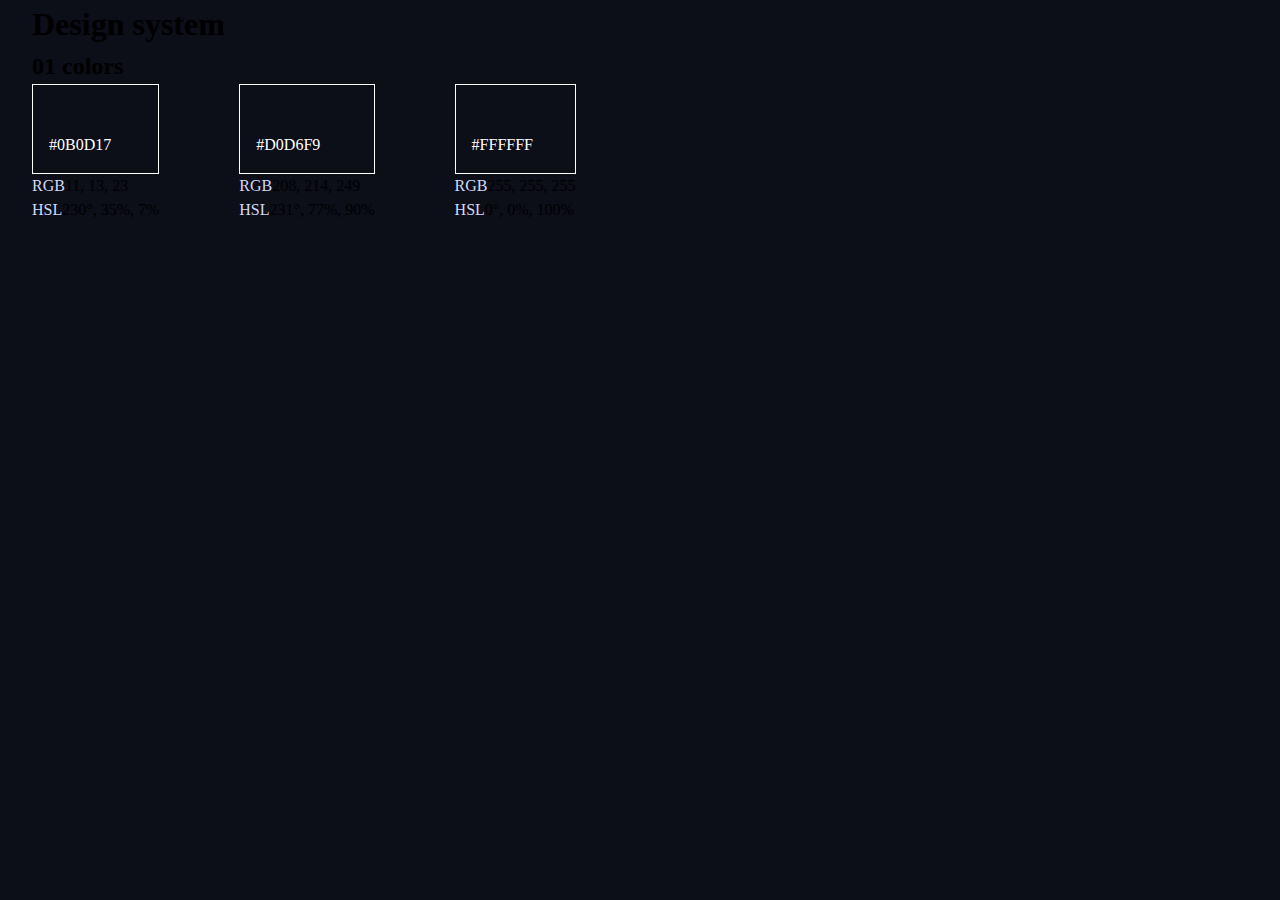
==== design-system.html @ a36bcfe3 "Se empezó a trabajar el archivo index.css" ====
<!DOCTYPE html>
<html lang="en">
<head>
    <meta charset="UTF-8">
    <meta http-equiv="X-UA-Compatible" content="IE=edge">
    <meta name="viewport" content="width=device-width, initial-scale=1.0">
    <title>Design system</title>

    <!-- Google fonts -->
    <link rel="preconnect" href="https://fonts.googleapis.com">
    <link rel="preconnect" href="https://fonts.gstatic.com" crossorigin>
    <link href="https://fonts.googleapis.com/css2?family=Barlow+Condensed:wght@400;700&family=Bellefair&family=Barlow:wght@400;700&display=swap" rel="stylesheet">
    
    <!-- Mi hoja de estilos -->
    <link rel="stylesheet" href="index.css">
    
</head>
<body class="bg-dark">

<div class="container">

    <h1>Design system</h1>
    
    <section id="colors">
        <h2><span>01</span> colors</h2>
        
        <div class="flex" style="--gap:5rem">
            <div>
                <div class="bg-dark text-white" style="padding: 3rem 1rem 1rem; border: 1px solid white">
                    #0B0D17
                </div>
                <p><span class="text-accent">RGB</span>11, 13, 23</p>
                <p><span class="text-accent">HSL</span>230°, 35%, 7%</p>
            </div>
            <div>
                <div class="bg-dark text-white" style="padding: 3rem 1rem 1rem; border: 1px solid white">
                    #D0D6F9
                </div>
                <p><span class="text-accent">RGB</span>208, 214, 249</p>
                <p><span class="text-accent">HSL</span>231°, 77%, 90%</p>
            </div>
            <div>
                <div class="bg-dark text-white" style="padding: 3rem 1rem 1rem; border: 1px solid white">
                    #FFFFFF
                </div>
                <p><span class="text-accent">RGB</span>255, 255, 255</p>
                <p><span class="text-accent">HSL</span>0°, 0%, 100%</p>
            </div>
        </div>

    </section>

</div>

<script src="index.pack.js"></script>
</body> 
</html>
---- index.css ----
/* ------------------------- */
/* --- Custom properties --- */
/* ------------------------- */

:root {
    /* colors */
    --clr-dark: 230 35% 7%;
    --clr-light: 231 77% 90%;
    --clr-white: 0 0% 100%;

    /* font-sizes */
    --fs-900: 9.375rem;
    --fs-800: 6.25rem;
    --fs-700: 3.5rem;
    --fs-600: 2rem;
    --fs-500: 1.75rem;
    --fs-400: 1.125rem;
    --fs-300: 1rem;
    --fs-200: 0.875rem;

    /* font-families */
    --ff-serif: "Bellefair", serif;
    --ff-sans-cond: "Barlow Condensed", sans-serif;
    --ff-sans-normal: "Barlow", sans-serif;
}



/* --------------------- */
/* --- Reset Classes --- */
/* --------------------- */

/* Box sizing rules */
*,
*::before,
*::after {
  box-sizing: border-box;
}

/* Remove default margin */
body,
h1,
h2,
h3,
h4,
p,
figure,
blockquote,
dl,
dd {
  margin: 0;
}

/* Remove list styles on ul, ol elements with a list role, which suggests default styling will be removed */
ul[role='list'],
ol[role='list'] {
  list-style: none;
}

/* Set core root defaults */
html:focus-within {
  scroll-behavior: smooth;
}

/* Set core body defaults */
body {
  min-height: 100vh;
  text-rendering: optimizeSpeed;
  line-height: 1.5;
}

/* A elements that don't have a class get default styles */
a:not([class]) {
  text-decoration-skip-ink: auto;
}

/* Make images easier to work with */
img,
picture {
  max-width: 100%;
  display: block;
}

/* Inherit fonts for inputs and buttons */
input,
button,
textarea,
select {
  font: inherit;
}

/* Remove all animations, transitions and smooth scroll for people that prefer not to see them */
@media (prefers-reduced-motion: reduce) {
  html:focus-within {
   scroll-behavior: auto;
  }
  
  *,
  *::before,
  *::after {
    animation-duration: 0.01ms !important;
    animation-iteration-count: 1 !important;
    transition-duration: 0.01ms !important;
    scroll-behavior: auto !important;
  }
}



/* ----------------------- */
/* --- Utility Classes --- */
/* ----------------------- */

.flex {
    display: flex;
    gap: var(--gap, 1rem);
}

.grid {
    display: grid;
    gap: var(--gap, 1rem);
}

.container {
    padding-inline: 2em;
    margin-inline: auto;
    max-width: 80rem;
}



/* -------------- */
/* --- Colors --- */
/* -------------- */

.bg-dark {background-color: hsl( var(--clr-dark) );}
.bg-accent {background-color: hsl( var(--clr-light) );}
.bg-white {background-color: hsl( var(--clr-white) );}

.text-dark {color: hsl( var(--clr-dark) );}
.text-accent {color: hsl( var(--clr-light) );}
.text-white {color: hsl( var(--clr-white) );}



/* ------------------ */
/* --- typography --- */
/* ------------------ */

.ff-serif { font-family: var(--ff-serif); } 
.ff-sans-cond { font-family: var(--ff-sans-cond); } 
.ff-sans-normal { font-family: var(--ff-sans-normal); } 

.letter-spacing-1 { letter-spacing: 4.75px; } 
.letter-spacing-2 { letter-spacing: 2.7px; } 
.letter-spacing-3 { letter-spacing: 2.35px; } 

.uppercase { text-transform: uppercase; }

.fs-900 { font-size: var(--fs-900); }
.fs-800 { font-size: var(--fs-800); }
.fs-700 { font-size: var(--fs-700); }
.fs-600 { font-size: var(--fs-600); }
.fs-500 { font-size: var(--fs-500); }
.fs-400 { font-size: var(--fs-400); }
.fs-300 { font-size: var(--fs-300); }
.fs-200 { font-size: var(--fs-200); }

.fs-900,
.fs-800,
.fs-700,
.fs-600 {
    line-height: 1.1;
}
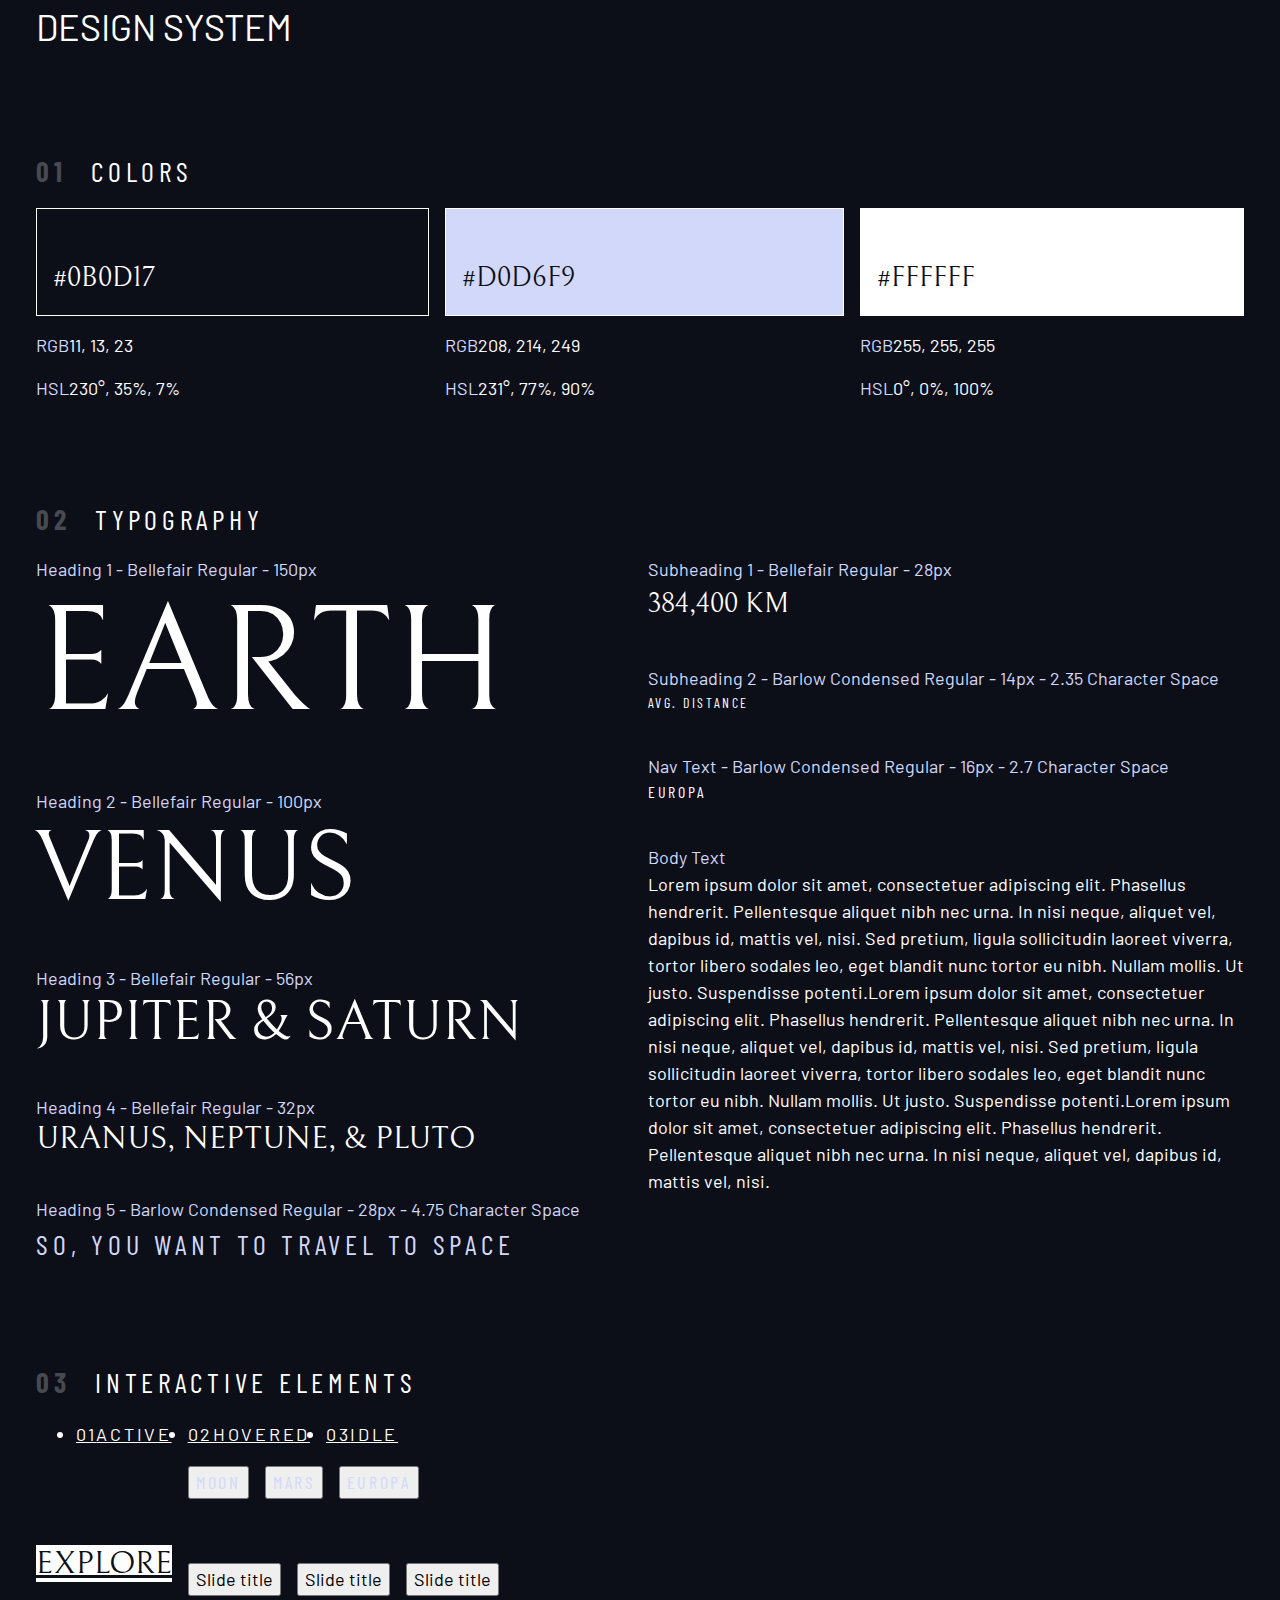
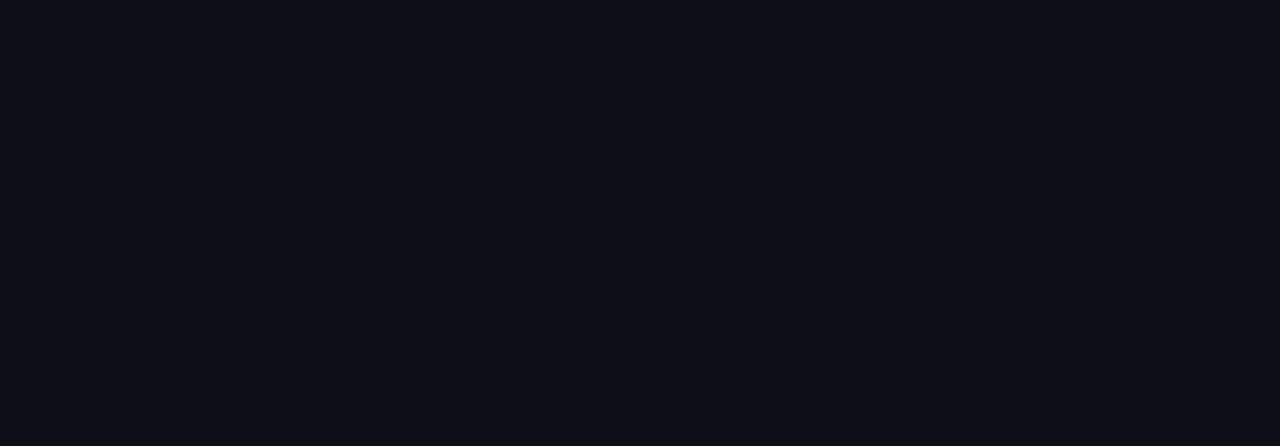
==== commit 8d039eb8: "Se avanzó hasta lección 10" ====
--- a/design-system.html
+++ b/design-system.html
@@ -15,32 +15,32 @@
     <link rel="stylesheet" href="index.css">
     
 </head>
-<body class="bg-dark">
+<body>
 
 <div class="container">
 
-    <h1>Design system</h1>
+    <h1 class="uppercase">Design system</h1>
     
-    <section id="colors">
-        <h2><span>01</span> colors</h2>
+    <section id="colors" class="childs-m-top">
+        <h2 class="numbered-title"><span>01</span> colors</h2>
         
-        <div class="flex" style="--gap:5rem">
-            <div>
-                <div class="bg-dark text-white" style="padding: 3rem 1rem 1rem; border: 1px solid white">
+        <div class="flex">
+            <div class="childs-m-top grow">
+                <div class="bg-dark text-white ff-serif fs-500 colors-section-show">
                     #0B0D17
                 </div>
                 <p><span class="text-accent">RGB</span>11, 13, 23</p>
                 <p><span class="text-accent">HSL</span>230°, 35%, 7%</p>
             </div>
-            <div>
-                <div class="bg-dark text-white" style="padding: 3rem 1rem 1rem; border: 1px solid white">
+            <div class="childs-m-top grow">
+                <div class="bg-accent text-dark ff-serif fs-500 colors-section-show">
                     #D0D6F9
                 </div>
                 <p><span class="text-accent">RGB</span>208, 214, 249</p>
                 <p><span class="text-accent">HSL</span>231°, 77%, 90%</p>
             </div>
-            <div>
-                <div class="bg-dark text-white" style="padding: 3rem 1rem 1rem; border: 1px solid white">
+            <div class="childs-m-top grow">
+                <div class="bg-white text-dark ff-serif fs-500 colors-section-show">
                     #FFFFFF
                 </div>
                 <p><span class="text-accent">RGB</span>255, 255, 255</p>
@@ -50,6 +50,95 @@
 
     </section>
 
+    <section class="childs-m-top" id="typography">
+        <h2 class="numbered-title"><span>02 </span>Typography</h2>
+        <div class="flex">
+            <div class="childs-m-top" style="flex-basis: 100%; --childs-m-top-space: 2.5rem;">
+                <div> 
+                    <p class="text-accent">Heading 1 - Bellefair Regular - 150px</p>
+                    <p class="fs-900 ff-serif uppercase">Earth</p> 
+                </div>
+                <div> 
+                    <p class="text-accent">Heading 2 - Bellefair Regular - 100px</p>
+                    <p class="fs-800 ff-serif uppercase">Venus</p>
+                </div>
+                <div> 
+                    <p class="text-accent">Heading 3 - Bellefair Regular - 56px</p>
+                    <p class="fs-700 ff-serif uppercase">Jupiter & Saturn</p>
+                </div>
+                <div> 
+                    <p class="text-accent">Heading 4 - Bellefair Regular - 32px</p>
+                    <p class="fs-600 ff-serif uppercase">Uranus, Neptune, & Pluto</p>
+                </div> 
+                <div> 
+                    <p class="text-accent">Heading 5 - Barlow Condensed Regular - 28px - 4.75 Character Space</p>
+                    <p class="text-accent fs-500 ff-sans-cond uppercase letter-spacing-1">So, you want to travel to space</p>
+                </div>
+            
+            </div>
+            
+            <div class="childs-m-top" style="flex-basis: 100%; --childs-m-top-space: 2.5rem;">
+                <div> 
+                    <p class="text-accent">Subheading 1 - Bellefair Regular - 28px</p>
+                    <p class="fs-500 ff-serif uppercase">384,400 km</p>
+                </div>
+                <div> 
+                    <p class="text-accent">Subheading 2 - Barlow Condensed Regular - 14px - 2.35 Character Space</p>
+                    <p class="fs-200 uppercase ff-sans-cond letter-spacing-3">Avg. Distance</p>
+                </div>
+                <div> 
+                    <p class="text-accent">Nav Text - Barlow Condensed Regular - 16px - 2.7 Character Space</p>
+                    <p class="fs-300 uppercase ff-sans-cond letter-spacing-2">Europa</p>
+                </div>
+                <div> 
+                    <p class="text-accent">Body Text</p>
+                    <p>Lorem ipsum dolor sit amet, consectetuer adipiscing elit. Phasellus hendrerit. Pellentesque aliquet nibh nec urna. In nisi neque, aliquet vel, dapibus id, mattis vel, nisi. Sed pretium, ligula sollicitudin laoreet viverra, tortor libero sodales leo, eget blandit nunc tortor eu nibh. Nullam mollis. Ut justo. Suspendisse potenti.Lorem ipsum dolor sit amet, consectetuer adipiscing elit. Phasellus hendrerit. Pellentesque aliquet nibh nec urna. In nisi neque, aliquet vel, dapibus id, mattis vel, nisi. Sed pretium, ligula sollicitudin laoreet viverra, tortor libero sodales leo, eget blandit nunc tortor eu nibh. Nullam mollis. Ut justo. Suspendisse potenti.Lorem ipsum dolor sit amet, consectetuer adipiscing elit. Phasellus hendrerit. Pellentesque aliquet nibh nec urna. In nisi neque, aliquet vel, dapibus id, mattis vel, nisi. </p>
+                </div> 
+            </div>
+        </div>
+    </section>
+
+    <section class="childs-m-top" id="interactive-elements">
+        <h2 class="numbered-title"><span>03</span> Interactive elements</h2>
+        
+        <!-- navigation -->
+        <div>
+            <nav>
+                <ul class="primary-navigation underline-indicators flex">
+                    <li class="active"><a class="uppercase text-white letter-spacing-2" href="#"><span>01</span>Active</a>
+                    <li><a class="uppercase text-white letter-spacing-2" href="#"><span>02</span>Hovered</a>
+                    <li><a class="uppercase text-white letter-spacing-2" href="#"><span>03</span>Idle</a>
+                </ul>
+            </nav>
+        </div>
+        
+        <div class="flex">
+            <div style="margin-top: 5rem">
+                <!-- explore button -->
+                <a href="#" class="large-button uppercase ff-serif fs-600 text-dark bg-white">Explore</a>
+            </div>
+            
+            <div class="childs-m-top" style="margin-bottom: 50vh; --childs-m-top-space: 4rem">
+                <!-- Tabs -->
+                <div class="tab-list underline-indicators flex">
+                    <button aria-selected="true" class="uppercase ff-sans-cond text-accent letter-spacing-2">Moon</button>
+                    <button aria-selected="false" class="uppercase ff-sans-cond text-accent letter-spacing-2">Mars</button>
+                    <button aria-selected="false" class="uppercase ff-sans-cond text-accent letter-spacing-2">Europa</button>
+                </div>
+                
+                <!-- Dots -->
+                <div class="dot-indicators flex">
+                    <button aria-selected="true"><span class="sr-only">Slide title</span></button>
+                    <button aria-selected="false"><span class="sr-only">Slide title</span></button>
+                    <button aria-selected="false"><span class="sr-only">Slide title</span></button>
+                </div>
+                
+                <!-- Numbers -->
+            </div>
+        </div>
+        
+    </section>
+
 </div>
 
 <script src="index.pack.js"></script>
--- a/index.css
+++ b/index.css
@@ -43,6 +43,8 @@
 h2,
 h3,
 h4,
+h5,
+h6,
 p,
 figure,
 blockquote,
@@ -66,7 +68,8 @@
 body {
   min-height: 100vh;
   text-rendering: optimizeSpeed;
-  line-height: 1.5;
+  background-color: hsl( var(--clr-dark) );
+  color: hsl( var(--clr-white) );
 }
 
 /* A elements that don't have a class get default styles */
@@ -117,14 +120,39 @@
 }
 
 .grid {
-    display: grid;
-    gap: var(--gap, 1rem);
+  display: grid;
+  gap: var(--gap, 1rem);
+}
+
+.grow {
+  flex-grow: var(--grow, 1);
+}
+
+.d-block {
+  display: block;
+}
+
+.childs-m-top > *:where(:not(:first-child)) {
+  margin-top: var(--childs-m-top-space, 1rem);
+}
+
+.childs-m-top--space-small {
+  --childs-m-top-space: .75rem;
 }
 
 .container {
     padding-inline: 2em;
     margin-inline: auto;
     max-width: 80rem;
+}
+
+.container > section {
+  margin-top: 6rem;
+}
+
+.colors-section-show {
+  padding: 3rem 1rem 1rem;
+  border: 1px solid white;
 }
 
 
@@ -171,4 +199,33 @@
 .fs-700,
 .fs-600 {
     line-height: 1.1;
+}
+
+
+
+/* Tipografía por etiqueta */
+body {
+  line-height: 1.5;
+  font-family: var(--ff-sans-normal);
+  font-size: var(--fs-400);
+}
+
+h1, h2, h3, h4, h5, h6, p {
+  font-weight: 400;
+}
+
+
+
+/* Tipografía por utility class */
+.numbered-title {
+  font-family: var(--ff-sans-cond);
+  font-size: var(--fs-500);
+  text-transform: uppercase;
+  letter-spacing: 4.72px; 
+}
+
+.numbered-title > span {
+  margin-right: .5em;
+  font-weight: 700;
+  color: hsl( var(--clr-white) / .25);
 }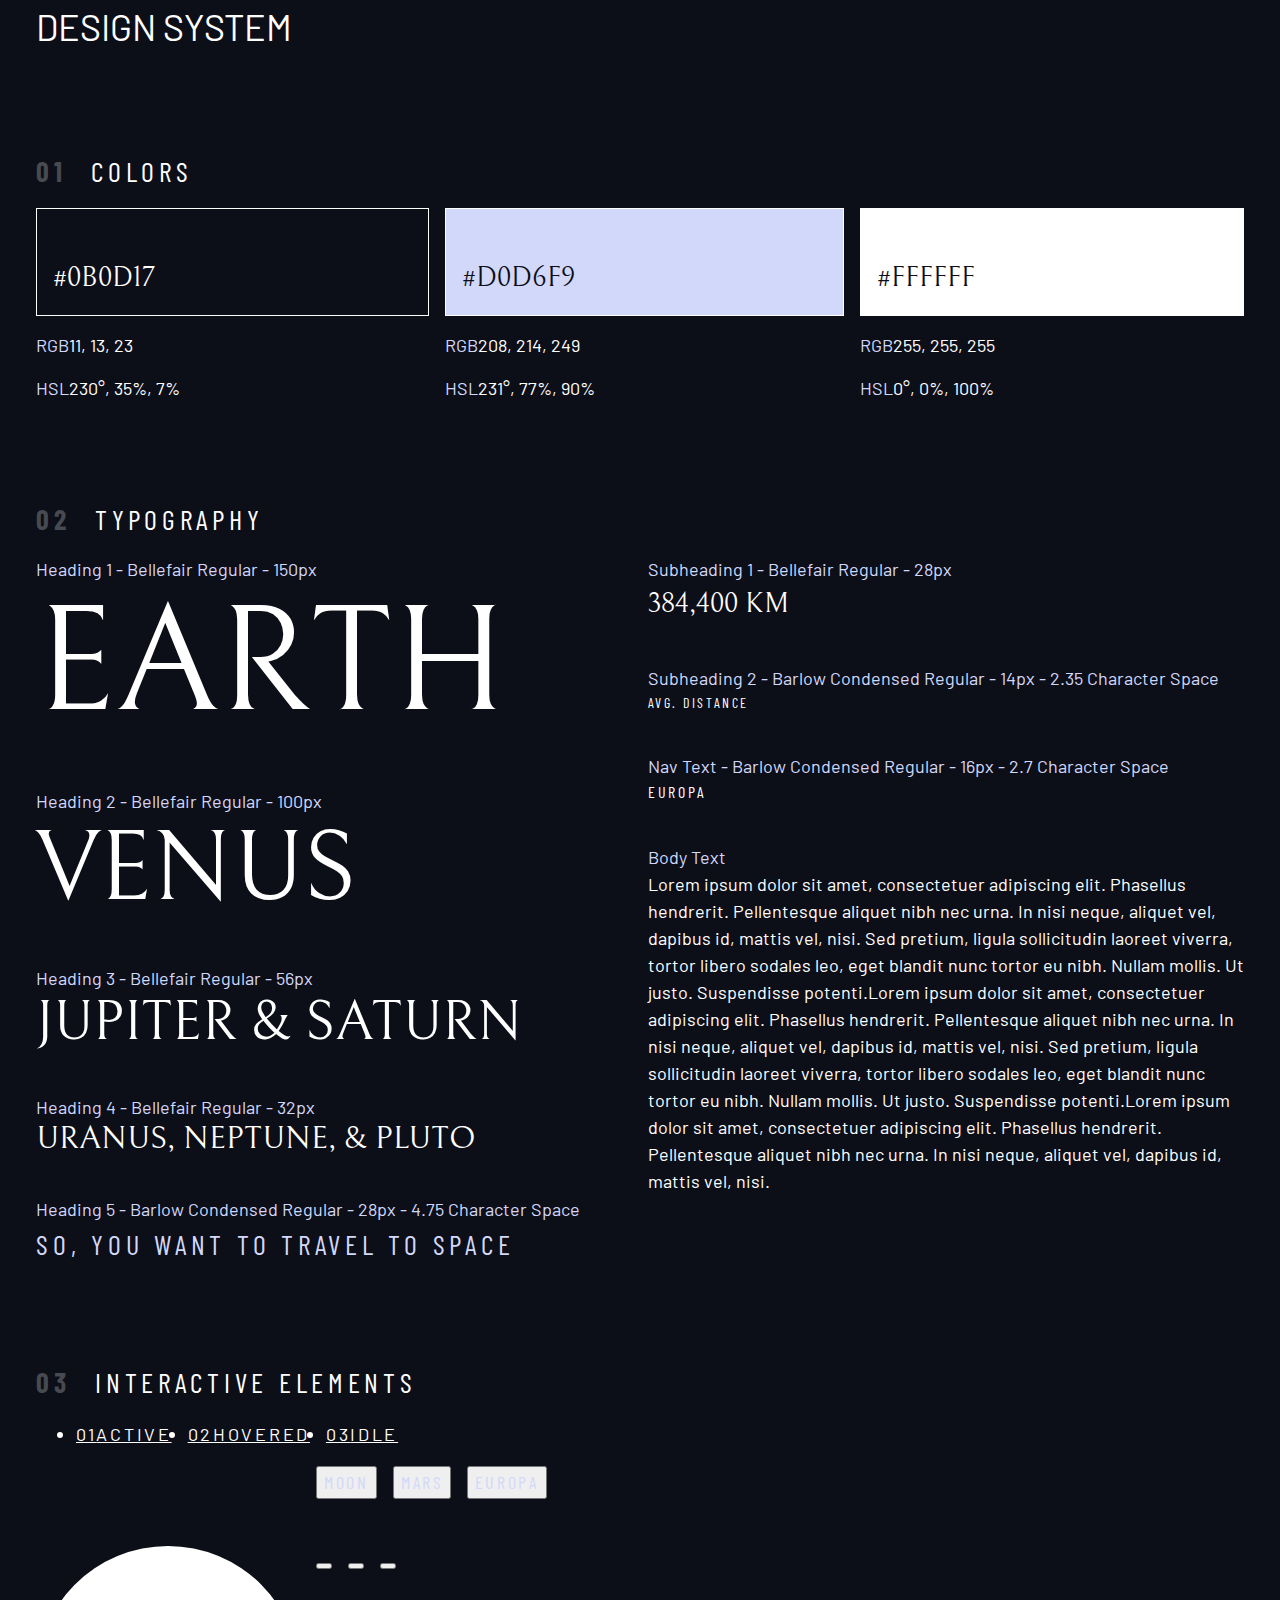
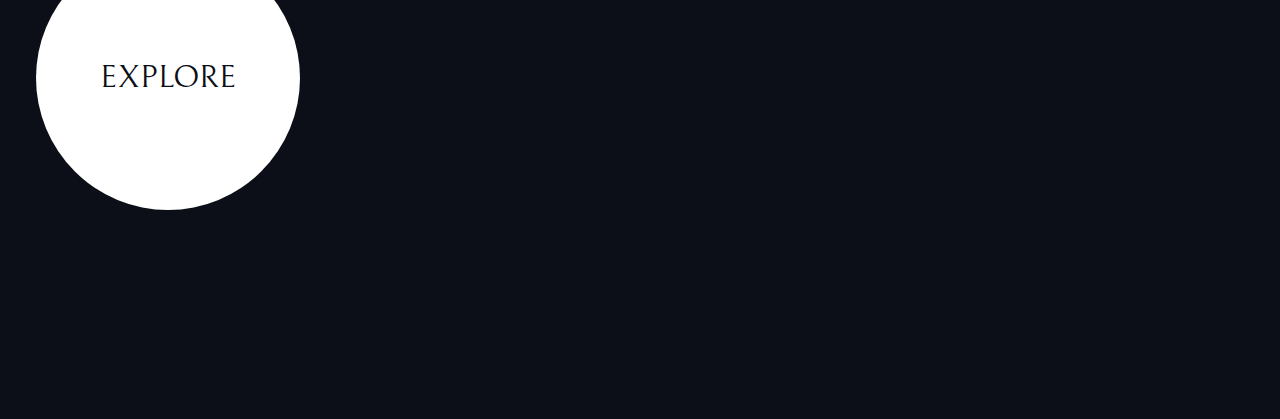
==== commit 5dbcf98d: "Lección 12" ====
--- a/design-system.html
+++ b/design-system.html
@@ -113,7 +113,7 @@
         </div>
         
         <div class="flex">
-            <div style="margin-top: 5rem">
+            <div style="margin-top: 5rem;">
                 <!-- explore button -->
                 <a href="#" class="large-button uppercase ff-serif fs-600 text-dark bg-white">Explore</a>
             </div>
--- a/index.css
+++ b/index.css
@@ -155,6 +155,18 @@
   border: 1px solid white;
 }
 
+.sr-only {
+  position: absolute; 
+  width: 1px;
+  height: 1px;
+  padding: 0;
+  margin: -1px; 
+  overflow: hidden;
+  clip: rect(0, 0, 0, 0);
+  white-space: nowrap; /* added line */
+  border: 0;
+}
+
 
 
 /* -------------- */
@@ -228,4 +240,38 @@
   margin-right: .5em;
   font-weight: 700;
   color: hsl( var(--clr-white) / .25);
+}
+
+/* ------------------ */
+/* --- Components --- */
+/* ------------------ */
+
+.large-button {
+  font-size: 2rem;
+  position: relative;
+  z-index: 1;
+  display: inline-grid;
+  place-items: center;
+  padding: 0 2em;
+  border-radius: 50%;
+  aspect-ratio: 1;
+  text-decoration: none;
+}
+
+.large-button::after {
+  content: '';
+  position: absolute;
+  z-index: -1;
+  width: 100%;
+  height: 100%;
+  background: hsl( var(--clr-white) / .1);
+  border-radius: 50%;
+  opacity: 0;
+  transition: opacity 500ms linear, transform 750ms ease-in-out;
+}
+
+.large-button:hover::after,
+.large-button:focus::after {
+  opacity: 1;
+  transform: scale(1.5);
 }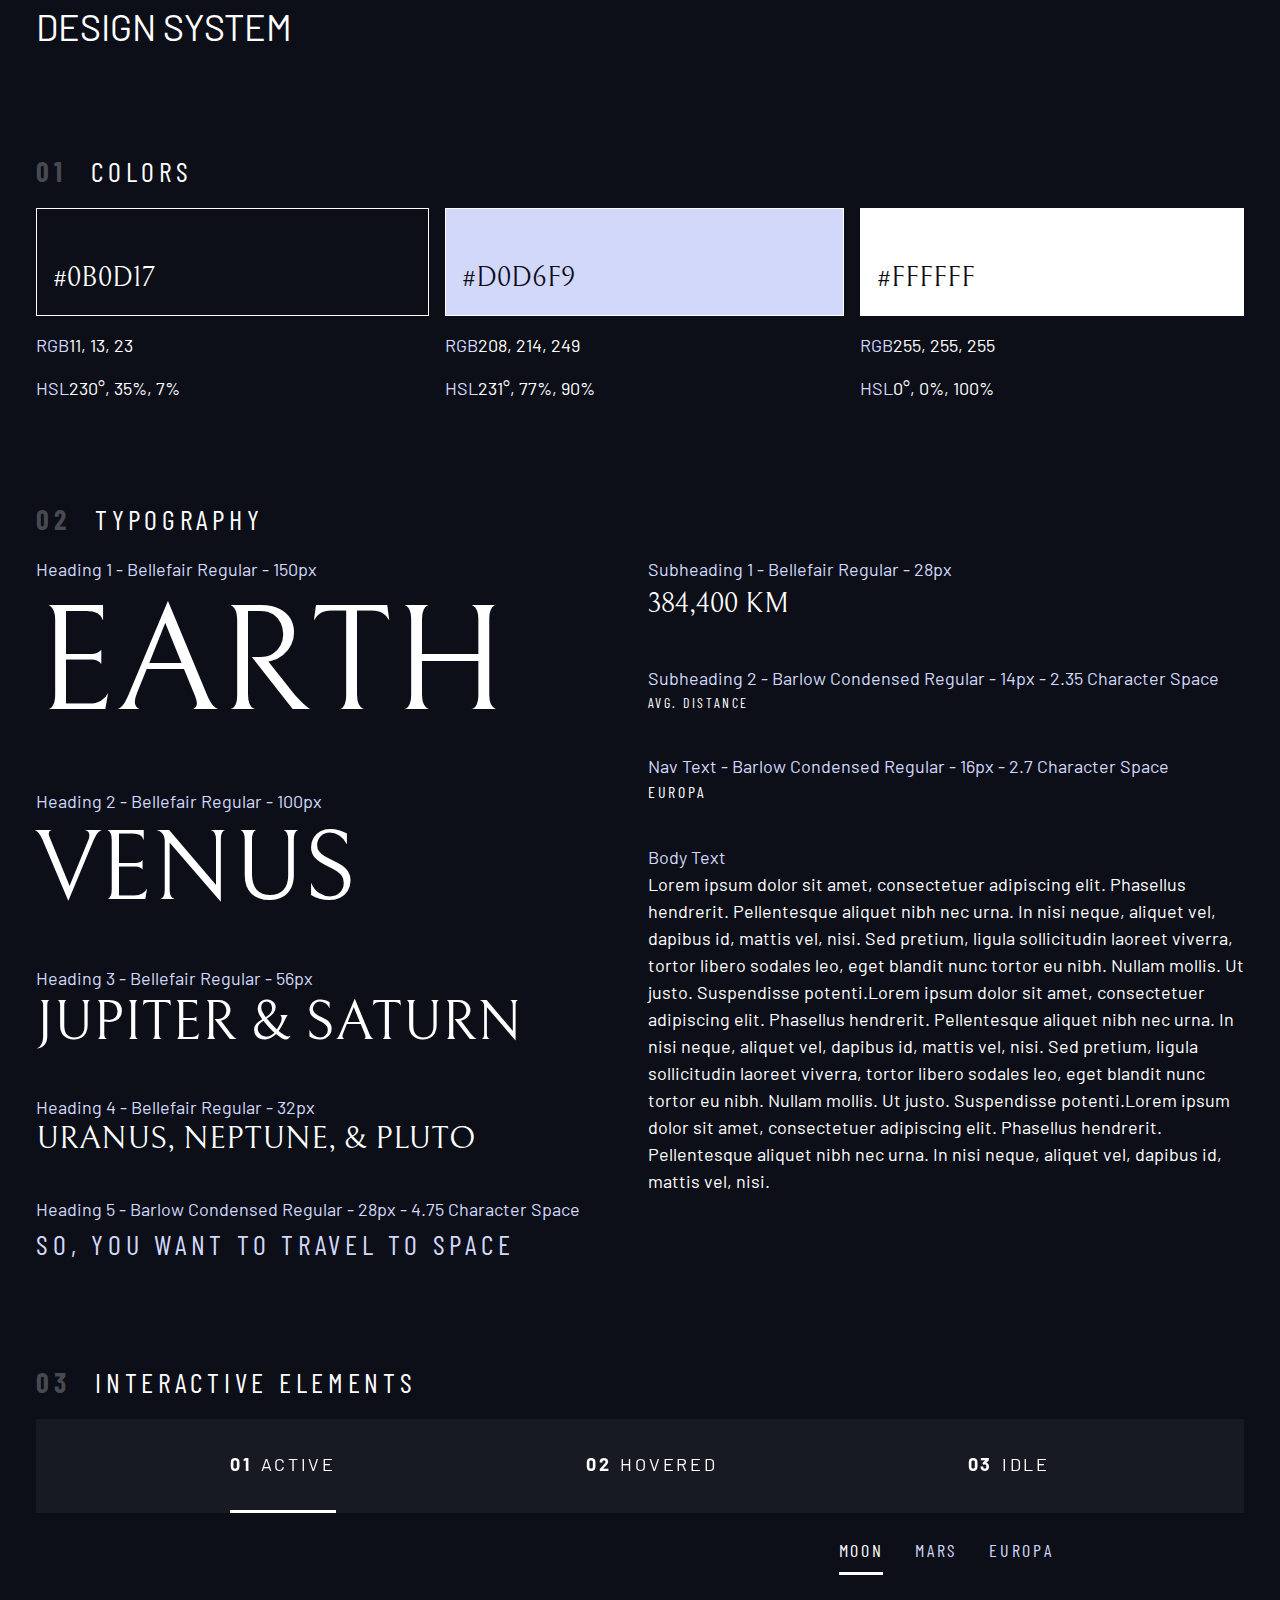
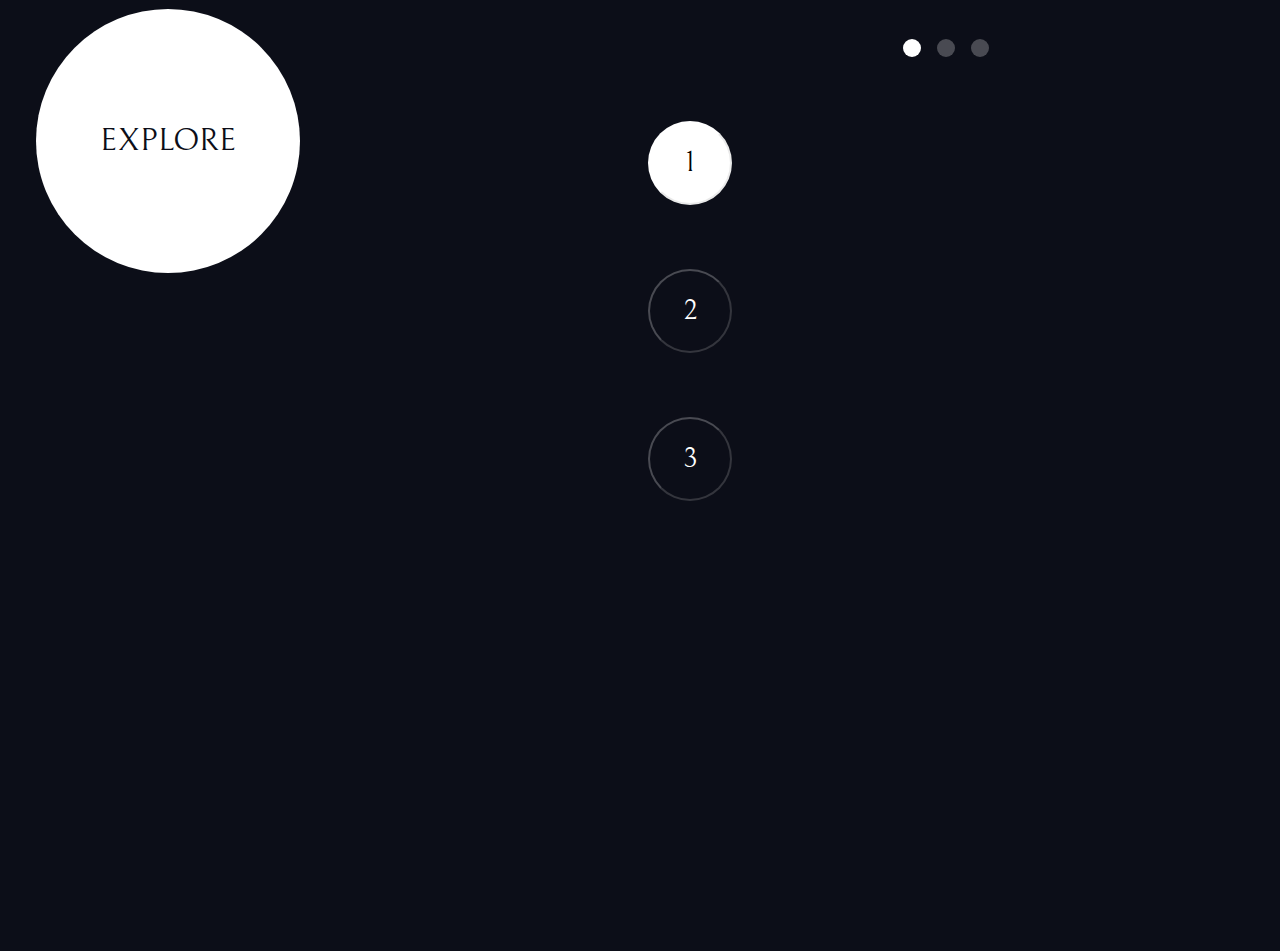
==== commit ff69ceec: "Se avanzó, casi se termina designe.html" ====
--- a/design-system.html
+++ b/design-system.html
@@ -99,12 +99,13 @@
     </section>
 
     <section class="childs-m-top" id="interactive-elements">
+        <!-- Elemento bloque 1: título -->
         <h2 class="numbered-title"><span>03</span> Interactive elements</h2>
         
-        <!-- navigation -->
+        <!-- Elemento bloque 2: Navegación -->
         <div>
             <nav>
-                <ul class="primary-navigation underline-indicators flex">
+                <ul class="primary-navigation underline-indicators flex" style="justify-content: space-evenly;">
                     <li class="active"><a class="uppercase text-white letter-spacing-2" href="#"><span>01</span>Active</a>
                     <li><a class="uppercase text-white letter-spacing-2" href="#"><span>02</span>Hovered</a>
                     <li><a class="uppercase text-white letter-spacing-2" href="#"><span>03</span>Idle</a>
@@ -112,28 +113,36 @@
             </nav>
         </div>
         
+        <!-- Elemento bloque 3 --> 
         <div class="flex">
-            <div style="margin-top: 5rem;">
+            <!-- Elemento inline-bloque 3.1: botón "Explore" --> 
+            <div style="margin-top: 5rem; flex-basis: 100%">
                 <!-- explore button -->
                 <a href="#" class="large-button uppercase ff-serif fs-600 text-dark bg-white">Explore</a>
             </div>
             
-            <div class="childs-m-top" style="margin-bottom: 50vh; --childs-m-top-space: 4rem">
-                <!-- Tabs -->
-                <div class="tab-list underline-indicators flex">
+            <!-- Elemento inline-bloque 3.2: Tabs, Dots y Numbers --> 
+            <div class="childs-m-top" style="margin-bottom: 50vh; --childs-m-top-space: 4rem; flex-basis: 100%">
+                <!-- Elemento inline-bloque 3.2.1: Tabs -->
+                <div class="gap-tab-list underline-indicators flex" style="justify-content: center;">
                     <button aria-selected="true" class="uppercase ff-sans-cond text-accent letter-spacing-2">Moon</button>
                     <button aria-selected="false" class="uppercase ff-sans-cond text-accent letter-spacing-2">Mars</button>
                     <button aria-selected="false" class="uppercase ff-sans-cond text-accent letter-spacing-2">Europa</button>
                 </div>
                 
-                <!-- Dots -->
-                <div class="dot-indicators flex">
+                <!-- Elemento inline-bloque 3.2.2: Dots -->
+                <div class="dot-indicators flex" style="justify-content: center;">
                     <button aria-selected="true"><span class="sr-only">Slide title</span></button>
                     <button aria-selected="false"><span class="sr-only">Slide title</span></button>
                     <button aria-selected="false"><span class="sr-only">Slide title</span></button>
                 </div>
                 
-                <!-- Numbers -->
+                <!-- Elemento inline-bloque 3.2.3: Numbers -->
+                <div class="numbers childs-m-top">
+                    <button aria-selected="true" class="ff-serif fs-500"><span class="sr-only">Slide title</span>1</button>
+                    <button aria-selected="false" class="ff-serif fs-500 text-white"><span class="sr-only">Slide title</span>2</button>
+                    <button aria-selected="false" class="ff-serif fs-500 text-white"><span class="sr-only">Slide title</span>3</button>
+                </div>
             </div>
         </div>
         
--- a/index.css
+++ b/index.css
@@ -274,4 +274,101 @@
 .large-button:focus::after {
   opacity: 1;
   transform: scale(1.5);
+}
+
+
+/* primary-header */
+
+.logo {
+  margin: 1.5rem clamp(1.5rem, 5vw, 3.5rem);
+}
+
+.primary-header {
+  justify-content: space-between;
+  align-items: center;
+}
+
+
+/* primary-navigation */
+
+.primary-navigation {
+  --gap: clamp(1.5rem, 5vw, 3.5rem);
+  --underline-gap: 2rem;
+  list-style: none;
+  padding: 0;
+  margin: 0;
+  background: hsl( var(--clr-white) / 0.05);
+  backdrop-filter: blur(1.5rem);
+}
+
+.primary-navigation a {
+  text-decoration: none;
+}
+
+.primary-navigation a > span {
+  font-weight: 700;
+  margin-right: .5em;
+}
+
+
+.underline-indicators > * {
+  cursor: pointer;
+  padding: var(--underline-gap, .5rem) 0;
+  border: 0;
+  border-bottom: .2rem solid hsl( var(--clr-white) / 0 );
+  background-color: transparent;
+}
+
+.underline-indicators > *:hover,
+.underline-indicators > *:focus {
+  border-color: hsl( var(--clr-white) / .5);
+}
+
+.underline-indicators > .active,
+.underline-indicators > [aria-selected="true"] {
+  color: hsl( var(--clr-white) / 1);
+  border-color: hsl( var(--clr-white) / 1); 
+}
+
+.gap-tab-list {
+  --gap: 2rem;
+}
+
+.dot-indicators > * {
+  cursor: pointer;
+  padding: .5em;
+  border: 0;
+  border-radius: 50%;
+  background-color: hsl( var(--clr-white) / .25);
+}
+
+.dot-indicators > *:hover,
+.dot-indicators > *:focus { 
+  background-color: hsl( var(--clr-white) / .5);
+}
+
+.dot-indicators > [aria-selected="true"] {
+  background-color: hsl( var(--clr-white) / 1); 
+}
+
+
+.numbers > * {
+  display: block;
+  cursor: pointer;
+  border: 0.1;
+  border-color: hsl( var(--clr-white) / 0.25);
+  width: 3em;
+  aspect-ratio: 1;
+  border-radius: 50%;
+  background-color: transparent;
+  gap: 1em;
+}
+
+.numbers > *:hover,
+.numbers > *:focus { 
+  border-color: hsl( var(--clr-white) / 1);
+}
+
+.numbers > [aria-selected="true"] {
+  background-color: hsl( var(--clr-white) / 1); 
 }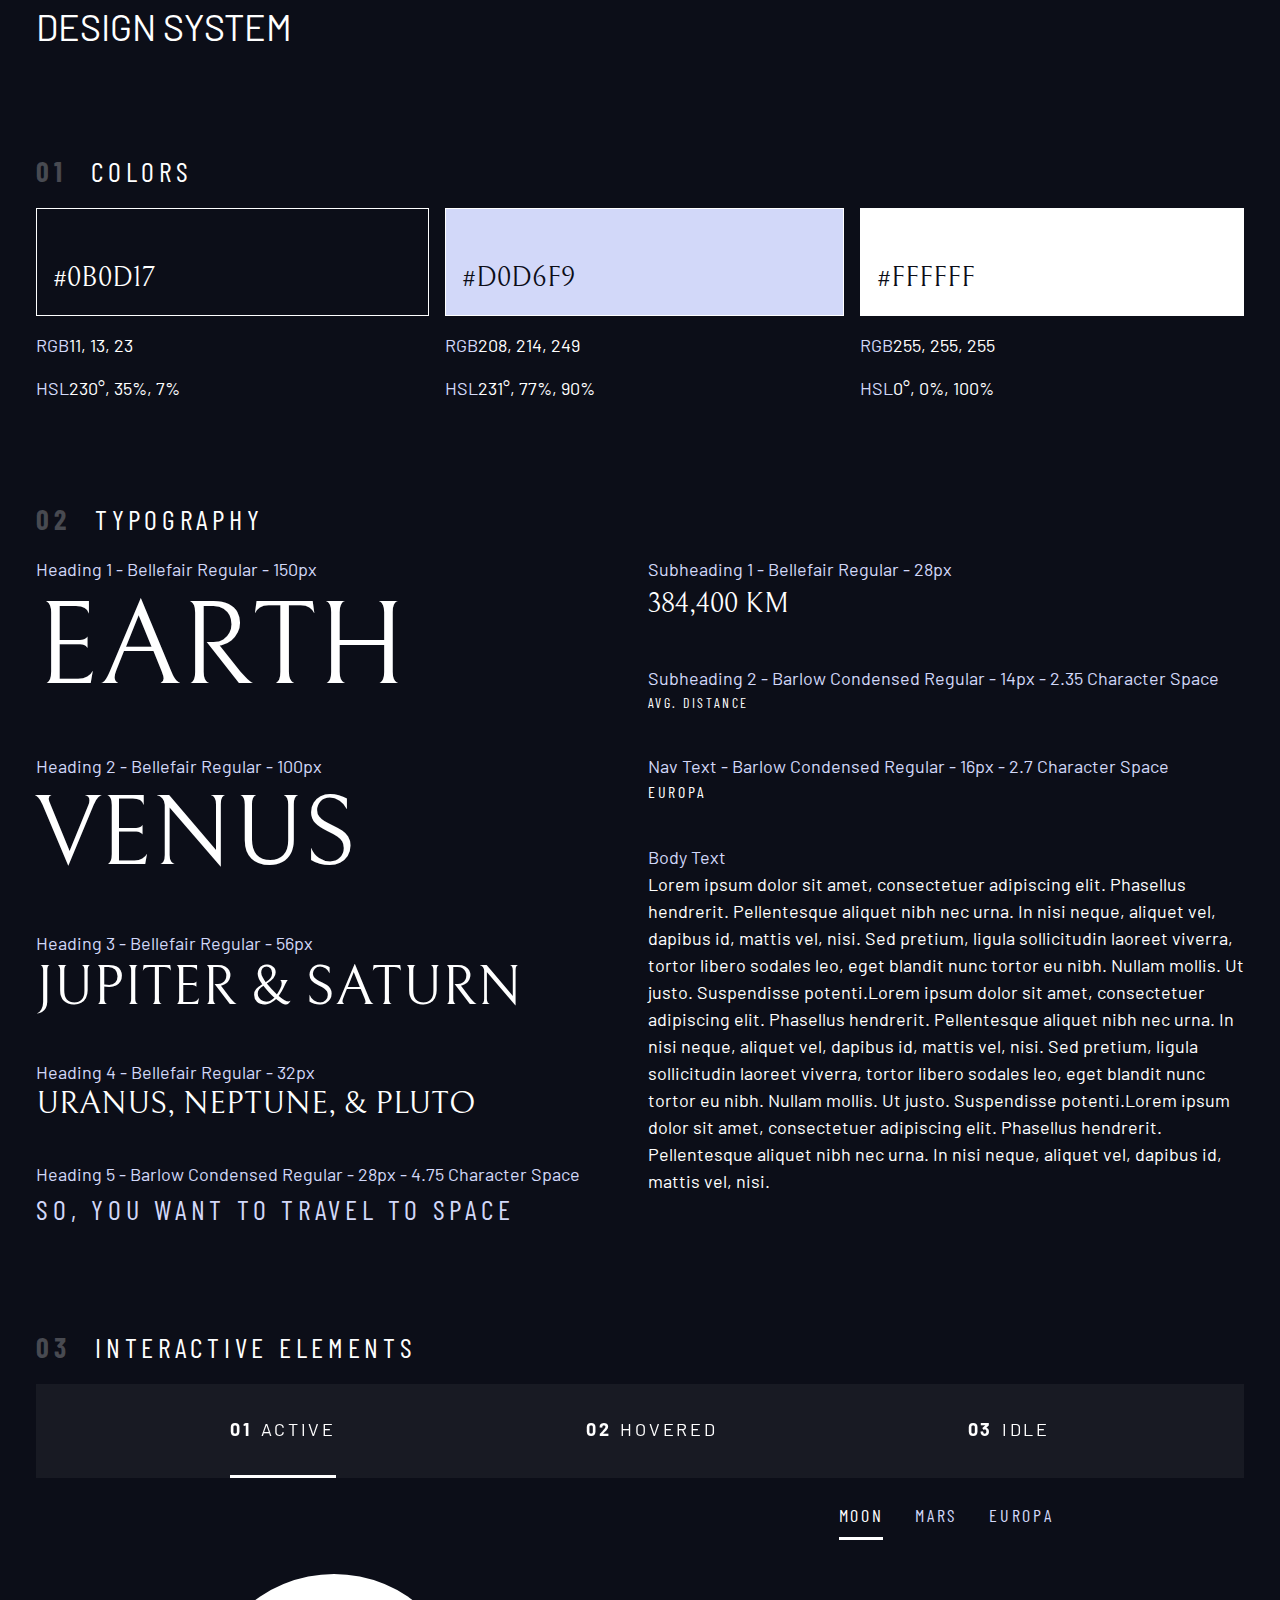
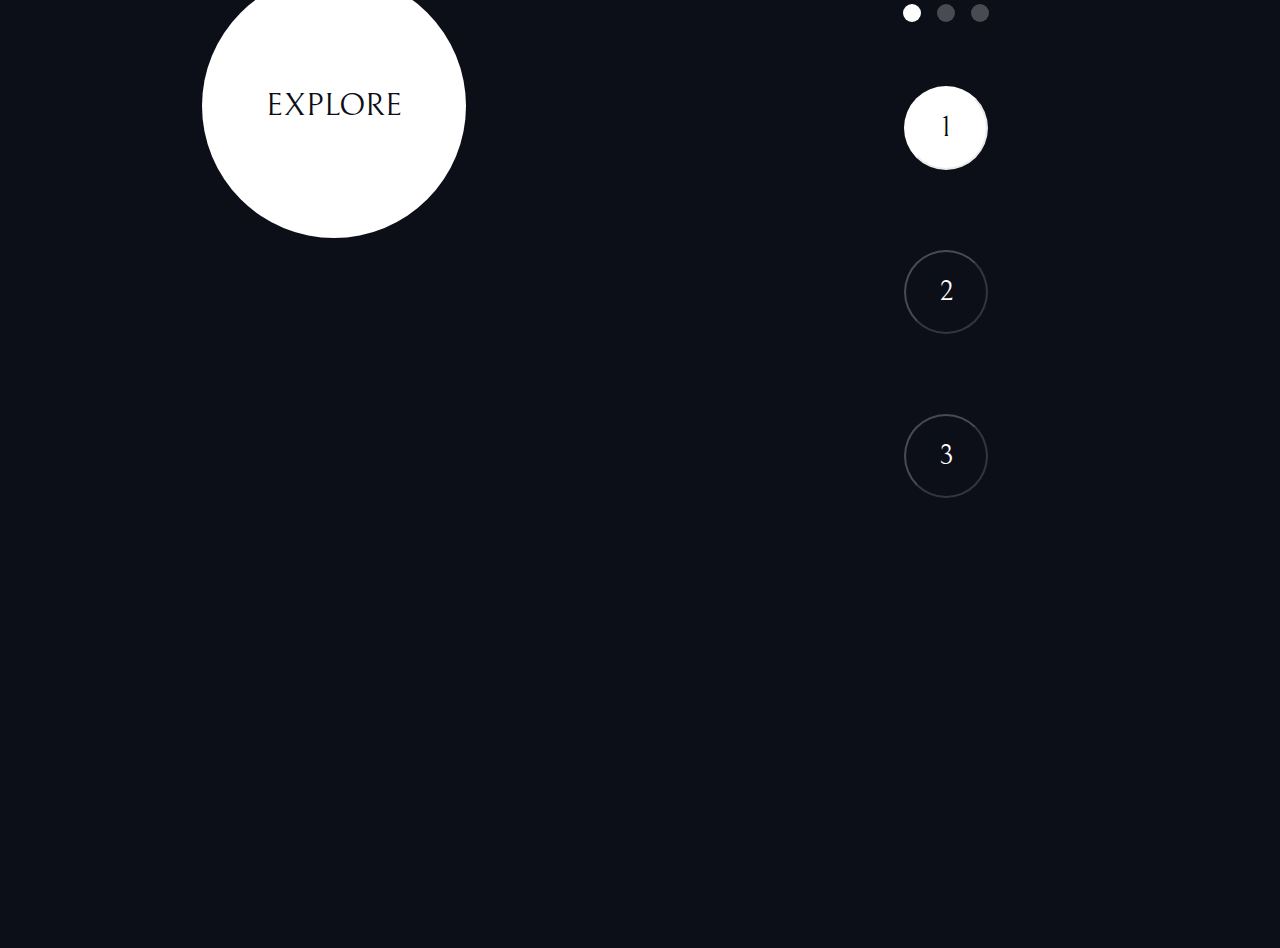
==== commit f8ed17b4: "Ya se terminó design.html y se está trabajando index.html" ====
--- a/design-system.html
+++ b/design-system.html
@@ -116,13 +116,15 @@
         <!-- Elemento bloque 3 --> 
         <div class="flex">
             <!-- Elemento inline-bloque 3.1: botón "Explore" --> 
-            <div style="margin-top: 5rem; flex-basis: 100%">
-                <!-- explore button -->
-                <a href="#" class="large-button uppercase ff-serif fs-600 text-dark bg-white">Explore</a>
+            <div style="margin-top: 5rem; flex-basis: 100%;">
+                <div class="flex" style="justify-content: center;">
+                    <!-- explore button -->
+                    <a href="#" class="large-button uppercase ff-serif fs-600 text-dark bg-white">Explore</a>
+                </div>
             </div>
             
             <!-- Elemento inline-bloque 3.2: Tabs, Dots y Numbers --> 
-            <div class="childs-m-top" style="margin-bottom: 50vh; --childs-m-top-space: 4rem; flex-basis: 100%">
+            <div class="childs-m-top" style="margin-bottom: 50vh; --childs-m-top-space: 4rem; flex-basis: 100%;">
                 <!-- Elemento inline-bloque 3.2.1: Tabs -->
                 <div class="gap-tab-list underline-indicators flex" style="justify-content: center;">
                     <button aria-selected="true" class="uppercase ff-sans-cond text-accent letter-spacing-2">Moon</button>
@@ -138,7 +140,7 @@
                 </div>
                 
                 <!-- Elemento inline-bloque 3.2.3: Numbers -->
-                <div class="numbers childs-m-top">
+                <div class="numbers childs-m-top grid" style="justify-content: center;">
                     <button aria-selected="true" class="ff-serif fs-500"><span class="sr-only">Slide title</span>1</button>
                     <button aria-selected="false" class="ff-serif fs-500 text-white"><span class="sr-only">Slide title</span>2</button>
                     <button aria-selected="false" class="ff-serif fs-500 text-white"><span class="sr-only">Slide title</span>3</button>
--- a/index.css
+++ b/index.css
@@ -8,13 +8,13 @@
     --clr-light: 231 77% 90%;
     --clr-white: 0 0% 100%;
 
-    /* font-sizes */
-    --fs-900: 9.375rem;
-    --fs-800: 6.25rem;
-    --fs-700: 3.5rem;
-    --fs-600: 2rem;
-    --fs-500: 1.75rem;
-    --fs-400: 1.125rem;
+    /* font-sizes for Mobiles */
+    --fs-900: clamp(5rem, 8vw + 1rem, 9.375rem);
+    --fs-800: 3.5rem;
+    --fs-700: 1.5rem;
+    --fs-600: 1rem;
+    --fs-500: 1rem;
+    --fs-400: 0.9375rem;
     --fs-300: 1rem;
     --fs-200: 0.875rem;
 
@@ -22,6 +22,28 @@
     --ff-serif: "Bellefair", serif;
     --ff-sans-cond: "Barlow Condensed", sans-serif;
     --ff-sans-normal: "Barlow", sans-serif;
+}
+
+@media (min-width: 35em) {
+  :root {
+    /* font-sizes for Tablets */
+      --fs-800: 5rem;
+      --fs-700: 2.5rem;
+      --fs-600: 1.5rem;
+      --fs-500: 1.25rem;
+      --fs-400: 1rem;
+  }
+}
+
+@media (min-width: 45em) {
+  :root {
+      /* font-sizes for PC */
+      --fs-800: 6.25rem;
+      --fs-700: 3.5rem;
+      --fs-600: 2rem;
+      --fs-500: 1.75rem;
+      --fs-400: 1.125rem;
+  }
 }
 
 
@@ -66,10 +88,16 @@
 
 /* Set core body defaults */
 body {
+  text-rendering: optimizeSpeed;
+  font-family: var(--ff-sans-normal);
+  font-size: var(--ff-400);
+  color: hsl( var(--clr-white) );
+  background-color: hsl( var(--clr-dark) );
+  line-height: 1.5;
   min-height: 100vh;
-  text-rendering: optimizeSpeed;
-  background-color: hsl( var(--clr-dark) );
-  color: hsl( var(--clr-white) );
+
+  display: grid;
+  grid-template-rows: min-content 1fr;
 }
 
 /* A elements that don't have a class get default styles */
@@ -146,6 +174,26 @@
     max-width: 80rem;
 }
 
+.grid-container {
+  display: grid;
+}
+
+
+@media (min-width: 45rem) {
+    .grid-container {
+      column-gap: var(--container-gap, 2rem);
+      grid-template-columns: minmax(2rem, 1fr) repeat(2, minmax(0, 40rem)) minmax(2rem, 1fr);
+    }
+
+    .grid-container > *:first-child{
+      grid-column: 2;
+    }
+
+    .grid-container > *:last-child{
+      grid-column: 3;
+    }
+}
+
 .container > section {
   margin-top: 6rem;
 }
@@ -353,7 +401,6 @@
 
 
 .numbers > * {
-  display: block;
   cursor: pointer;
   border: 0.1;
   border-color: hsl( var(--clr-white) / 0.25);
